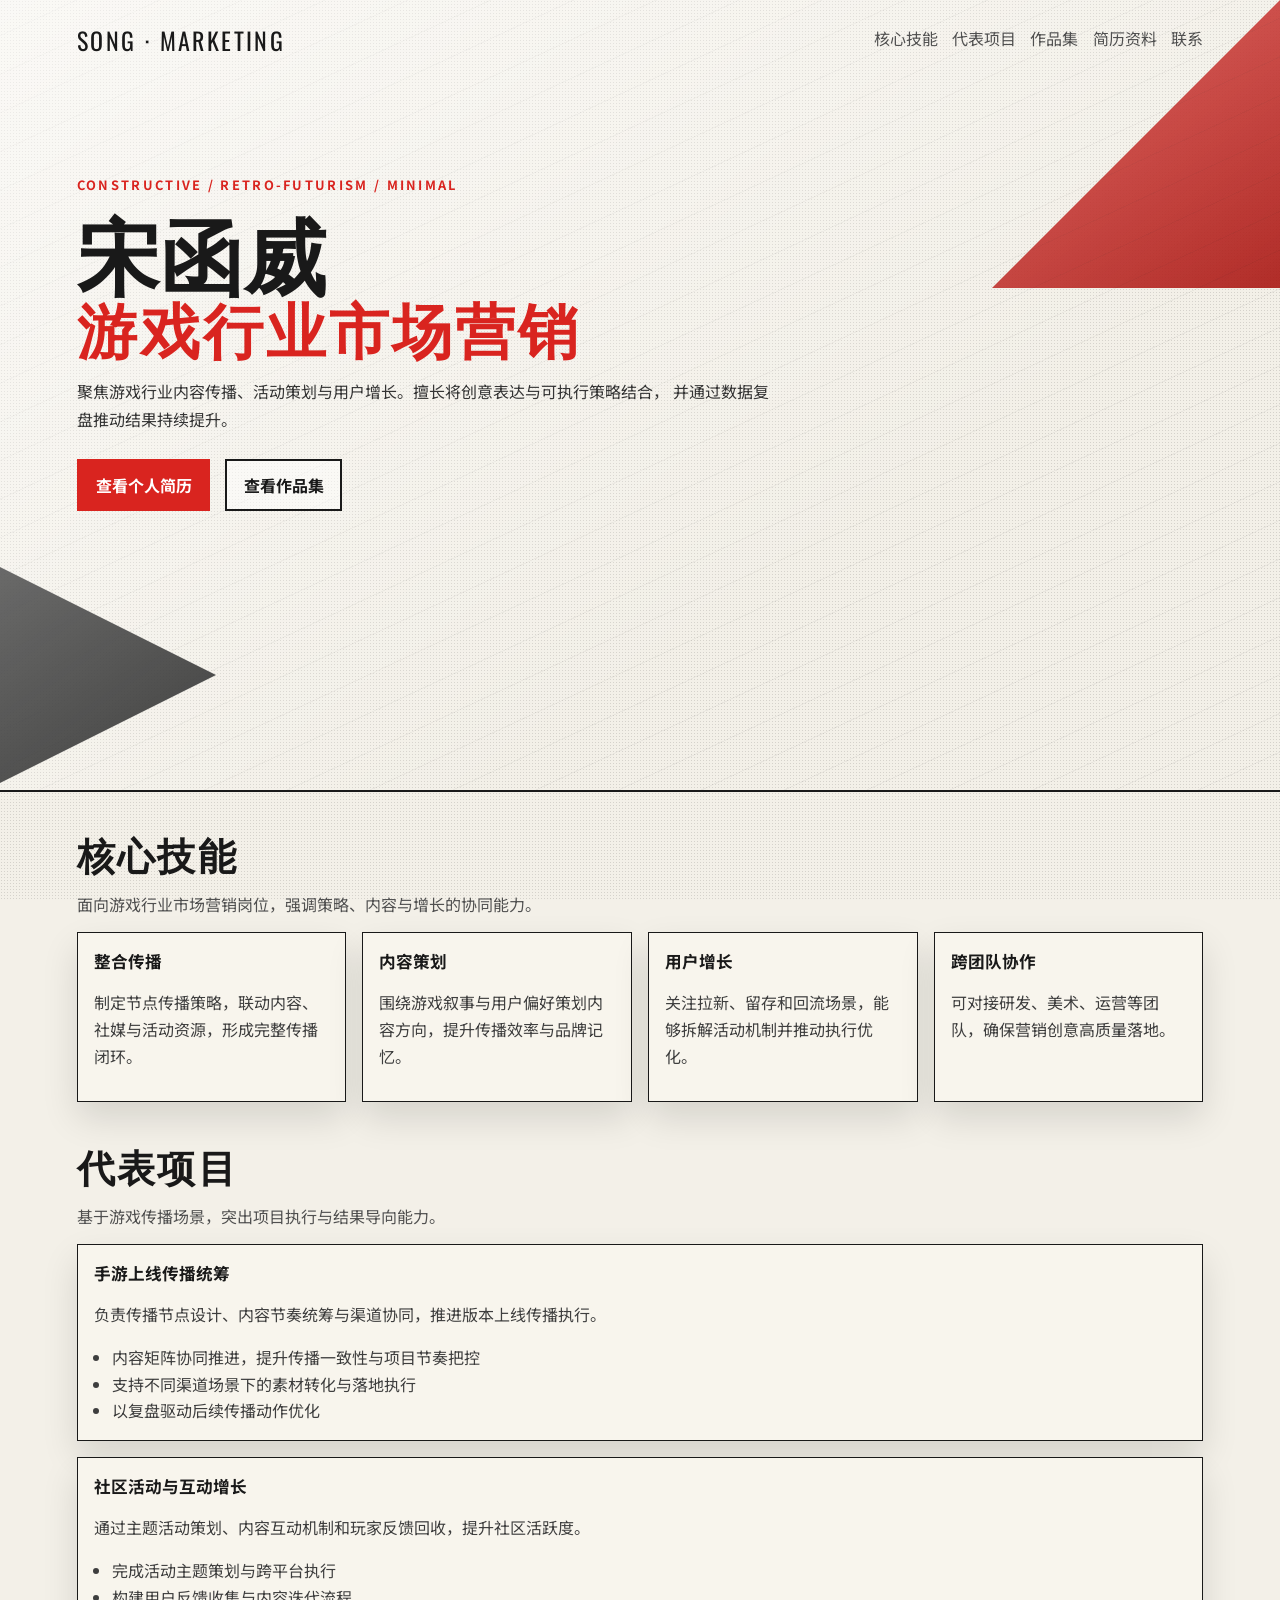
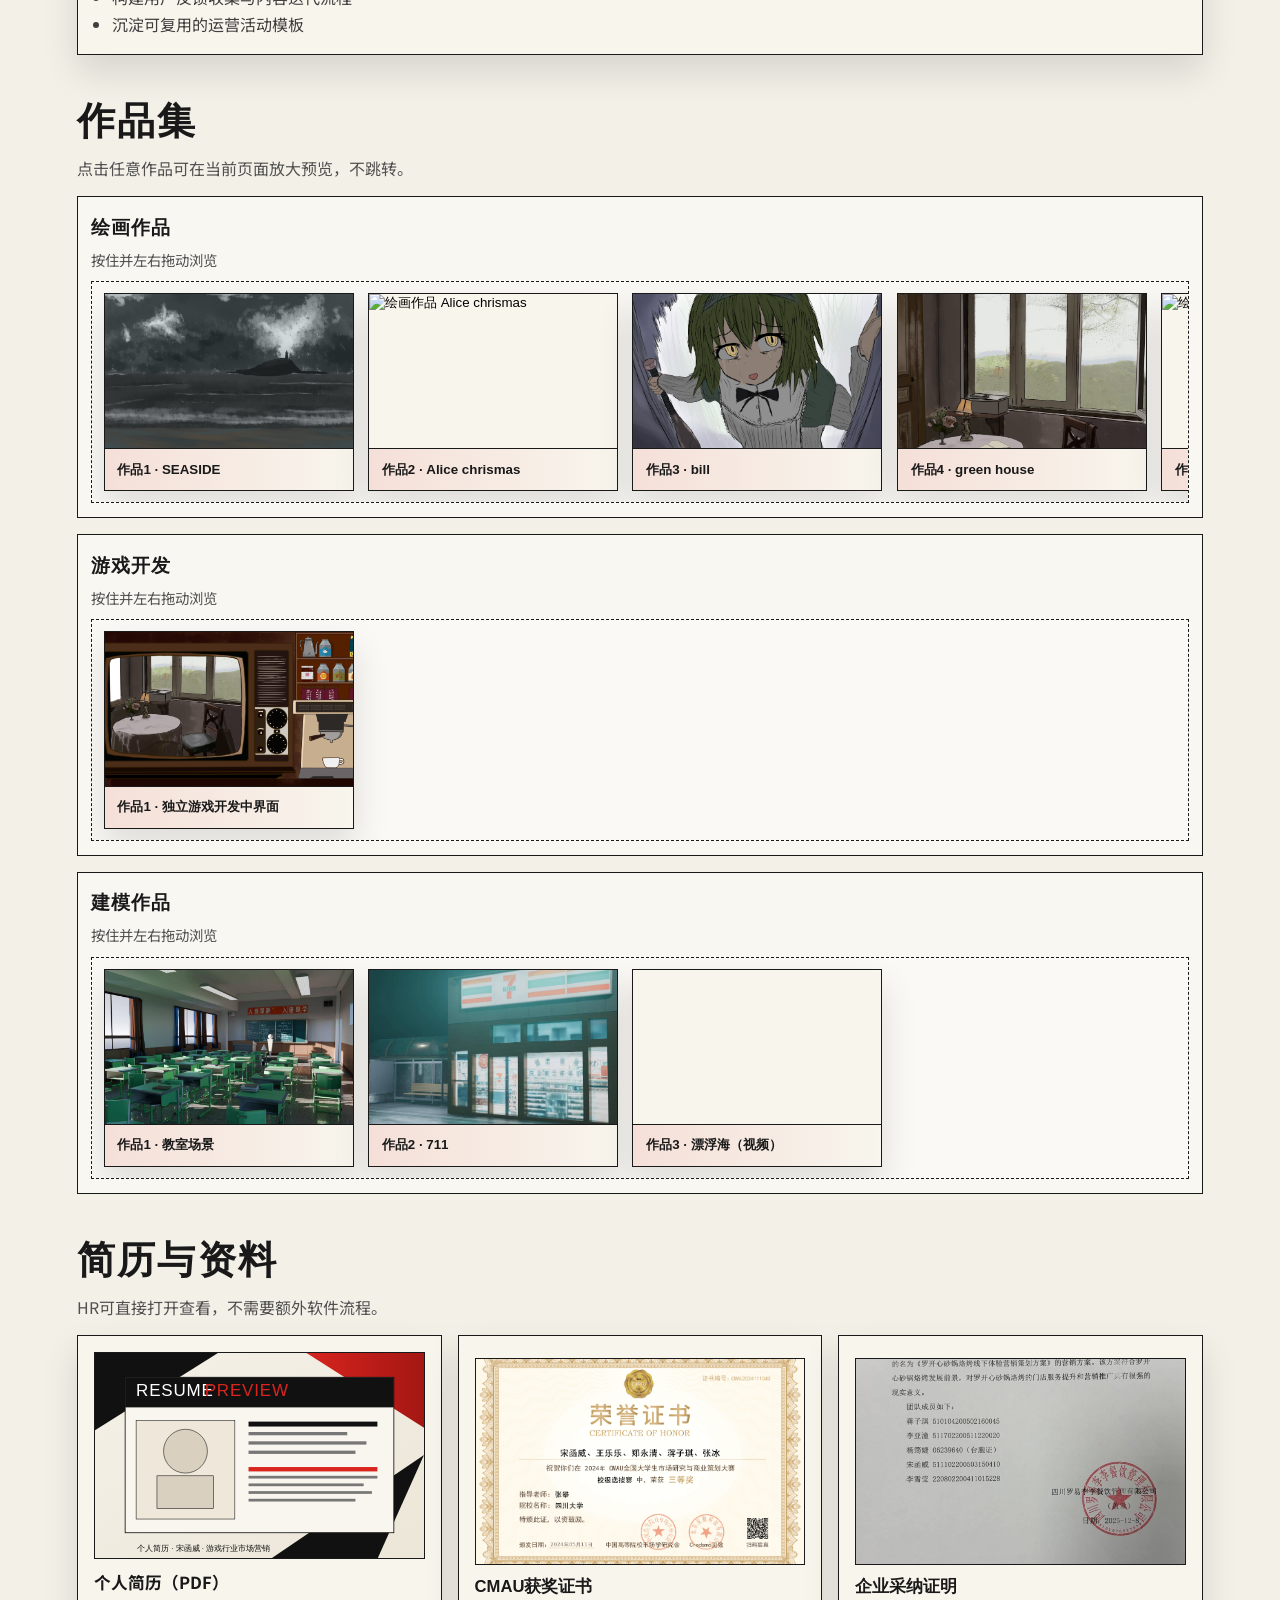
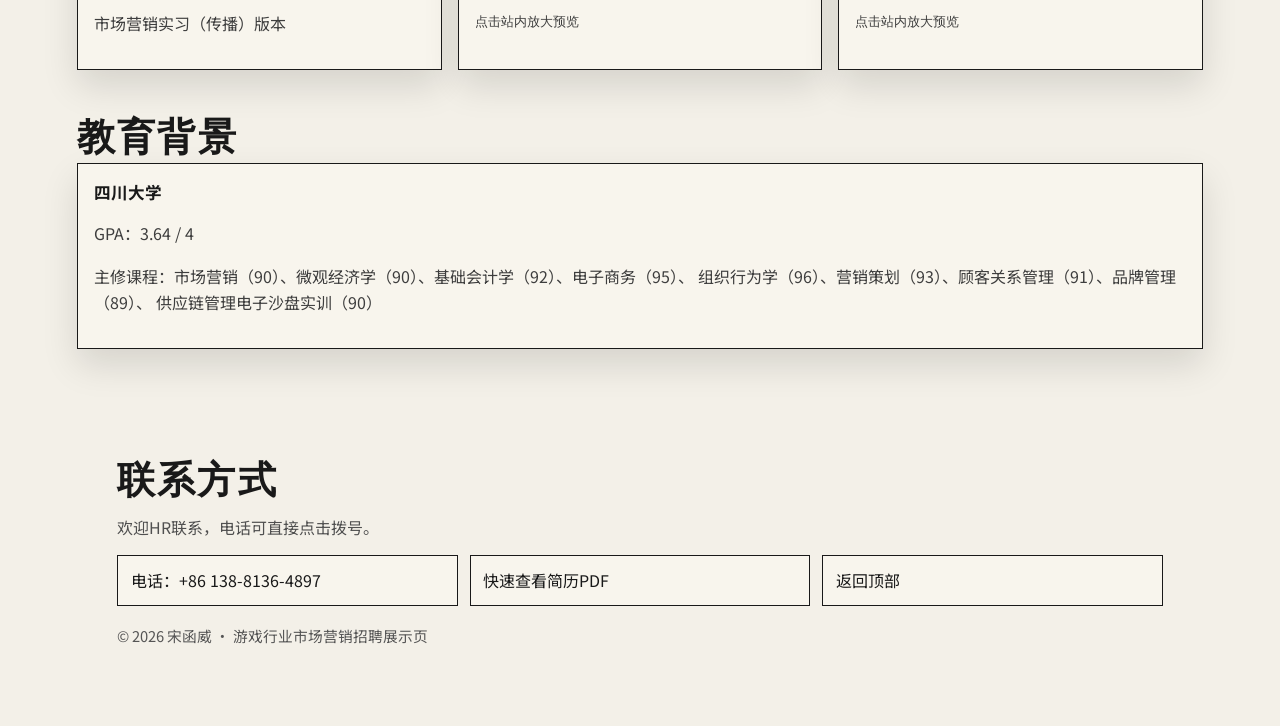
==== index.html @ 72860f00 "Initial portfolio site" ====
<!doctype html>
<html lang="zh-CN">
  <head>
    <meta charset="UTF-8" />
    <meta name="viewport" content="width=device-width, initial-scale=1.0" />
    <title>宋函威 | 游戏行业市场营销招聘展示页</title>
    <meta
      name="description"
      content="宋函威-游戏行业市场营销岗位招聘展示页，包含简历、证书、作品集（绘画/建模/独立游戏）与联系方式。"
    />
    <meta property="og:title" content="宋函威 | 游戏行业市场营销招聘展示页" />
    <meta
      property="og:description"
      content="面向HR的一页式求职网站：快速查看简历、作品和项目能力。"
    />
    <meta property="og:type" content="website" />
    <meta property="og:locale" content="zh_CN" />
    <link rel="preconnect" href="https://fonts.googleapis.com" />
    <link rel="preconnect" href="https://fonts.gstatic.com" crossorigin />
    <link
      href="https://fonts.googleapis.com/css2?family=Oswald:wght@400;600&family=Noto+Sans+SC:wght@400;500;700&display=swap"
      rel="stylesheet"
    />
    <link rel="stylesheet" href="./styles.css" />
  </head>
  <body>
    <div class="grain"></div>
    <div class="geo geo-1"></div>
    <div class="geo geo-2"></div>

    <header class="hero" id="top">
      <nav class="top-nav">
        <a class="brand" href="#top">SONG · MARKETING</a>
        <div class="nav-links">
          <a href="#skills">核心技能</a>
          <a href="#projects">代表项目</a>
          <a href="#portfolio">作品集</a>
          <a href="#docs">简历资料</a>
          <a href="#contact">联系</a>
        </div>
      </nav>

      <section class="hero-content">
        <p class="hero-tag">CONSTRUCTIVE / RETRO-FUTURISM / MINIMAL</p>
        <h1>
          宋函威
          <span>游戏行业市场营销</span>
        </h1>
        <p class="hero-summary">
          聚焦游戏行业内容传播、活动策划与用户增长。擅长将创意表达与可执行策略结合，
          并通过数据复盘推动结果持续提升。
        </p>
        <div class="hero-actions">
          <a
            class="btn btn-primary"
            href="./资料/市场营销实习（传播）-宋函威-13881364897.pdf"
            target="_blank"
            rel="noopener noreferrer"
            >查看个人简历</a
          >
          <a class="btn btn-ghost" href="#portfolio">查看作品集</a>
        </div>
      </section>
    </header>

    <main>
      <section class="section" id="skills">
        <div class="section-title">
          <h2>核心技能</h2>
          <p>面向游戏行业市场营销岗位，强调策略、内容与增长的协同能力。</p>
        </div>
        <div class="card-grid skills-grid">
          <article class="card">
            <h3>整合传播</h3>
            <p>制定节点传播策略，联动内容、社媒与活动资源，形成完整传播闭环。</p>
          </article>
          <article class="card">
            <h3>内容策划</h3>
            <p>围绕游戏叙事与用户偏好策划内容方向，提升传播效率与品牌记忆。</p>
          </article>
          <article class="card">
            <h3>用户增长</h3>
            <p>关注拉新、留存和回流场景，能够拆解活动机制并推动执行优化。</p>
          </article>
          <article class="card">
            <h3>跨团队协作</h3>
            <p>可对接研发、美术、运营等团队，确保营销创意高质量落地。</p>
          </article>
        </div>
      </section>

      <section class="section" id="projects">
        <div class="section-title">
          <h2>代表项目</h2>
          <p>基于游戏传播场景，突出项目执行与结果导向能力。</p>
        </div>
        <article class="project-card">
          <div>
            <h3>手游上线传播统筹</h3>
            <p>负责传播节点设计、内容节奏统筹与渠道协同，推进版本上线传播执行。</p>
          </div>
          <ul>
            <li>内容矩阵协同推进，提升传播一致性与项目节奏把控</li>
            <li>支持不同渠道场景下的素材转化与落地执行</li>
            <li>以复盘驱动后续传播动作优化</li>
          </ul>
        </article>
        <article class="project-card">
          <div>
            <h3>社区活动与互动增长</h3>
            <p>通过主题活动策划、内容互动机制和玩家反馈回收，提升社区活跃度。</p>
          </div>
          <ul>
            <li>完成活动主题策划与跨平台执行</li>
            <li>构建用户反馈收集与内容迭代流程</li>
            <li>沉淀可复用的运营活动模板</li>
          </ul>
        </article>
      </section>

      <section class="section" id="portfolio">
        <div class="section-title">
          <h2>作品集</h2>
          <p>点击任意作品可在当前页面放大预览，不跳转。</p>
        </div>

        <div class="portfolio-list">
          <article class="portfolio-row">
            <h3 class="portfolio-row-title">绘画作品</h3>
            <p class="portfolio-hint">按住并左右拖动浏览</p>
            <div class="portfolio-row-track drag-scroll-row" aria-label="绘画作品横向滑动区域">
              <button class="portfolio-item" data-type="image" data-src="./作品集/绘画/SEASIDE.png" data-title="绘画作品：SEASIDE">
                <img src="./作品集/绘画/SEASIDE.png" alt="绘画作品 SEASIDE" />
                <span>作品1 · SEASIDE</span>
              </button>
              <button class="portfolio-item" data-type="image" data-src="./作品集/绘画/Alice chrismas25.12.21.png" data-title="绘画作品：Alice chrismas">
                <img src="./作品集/绘画/Alice chrismas25.12.21.png" alt="绘画作品 Alice chrismas" />
                <span>作品2 · Alice chrismas</span>
              </button>
              <button class="portfolio-item" data-type="image" data-src="./作品集/绘画/bill26.1.16.png" data-title="绘画作品：bill">
                <img src="./作品集/绘画/bill26.1.16.png" alt="绘画作品 bill" />
                <span>作品3 · bill</span>
              </button>
              <button class="portfolio-item" data-type="image" data-src="./作品集/绘画/green house.png" data-title="绘画作品：green house">
                <img src="./作品集/绘画/green house.png" alt="绘画作品 green house" />
                <span>作品4 · green house</span>
              </button>
              <button class="portfolio-item" data-type="image" data-src="./作品集/绘画/noden takov.png" data-title="绘画作品：noden takov">
                <img src="./作品集/绘画/noden takov.png" alt="绘画作品 noden takov" />
                <span>作品5 · noden takov</span>
              </button>
              <button class="portfolio-item" data-type="image" data-src="./作品集/绘画/seberia.png" data-title="绘画作品：seberia">
                <img src="./作品集/绘画/seberia.png" alt="绘画作品 seberia" />
                <span>作品6 · seberia</span>
              </button>
              <button class="portfolio-item" data-type="image" data-src="./作品集/绘画/sunnyfieldwith redhood26.1.16.png" data-title="绘画作品：sunnyfield with redhood">
                <img src="./作品集/绘画/sunnyfieldwith redhood26.1.16.png" alt="绘画作品 sunnyfield with redhood" />
                <span>作品7 · sunnyfield with redhood</span>
              </button>
              <button class="portfolio-item" data-type="image" data-src="./作品集/绘画/古城2.png" data-title="绘画作品：古城2">
                <img src="./作品集/绘画/古城2.png" alt="绘画作品 古城2" />
                <span>作品8 · 古城2</span>
              </button>
              <button class="portfolio-item" data-type="image" data-src="./作品集/绘画/普利凯特（f）26.1.2.png" data-title="绘画作品：普利凯特（f）">
                <img src="./作品集/绘画/普利凯特（f）26.1.2.png" alt="绘画作品 普利凯特（f）" />
                <span>作品9 · 普利凯特（f）</span>
              </button>
            </div>
          </article>

          <article class="portfolio-row">
            <h3 class="portfolio-row-title">游戏开发</h3>
            <p class="portfolio-hint">按住并左右拖动浏览</p>
            <div class="portfolio-row-track drag-scroll-row" aria-label="游戏开发横向滑动区域">
              <button class="portfolio-item" data-type="image" data-src="./作品集/独立游戏-开发中界面.png" data-title="独立游戏开发中界面">
                <img src="./作品集/独立游戏-开发中界面.png" alt="独立游戏开发中界面" />
                <span>作品1 · 独立游戏开发中界面</span>
              </button>
            </div>
          </article>

          <article class="portfolio-row">
            <h3 class="portfolio-row-title">建模作品</h3>
            <p class="portfolio-hint">按住并左右拖动浏览</p>
            <div class="portfolio-row-track drag-scroll-row" aria-label="建模作品横向滑动区域">
              <button class="portfolio-item" data-type="image" data-src="./作品集/blender建模/教室.jpg" data-title="建模作品：教室场景">
                <img src="./作品集/blender建模/教室.jpg" alt="建模作品 教室场景" />
                <span>作品1 · 教室场景</span>
              </button>
              <button class="portfolio-item" data-type="image" data-src="./作品集/blender建模/711.jpg" data-title="建模作品：711">
                <img src="./作品集/blender建模/711.jpg" alt="建模作品 711" />
                <span>作品2 · 711</span>
              </button>
              <button class="portfolio-item" data-type="video" data-src="./作品集/blender建模/漂浮海.mp4" data-title="建模视频：漂浮海">
                <video src="./作品集/blender建模/漂浮海.mp4" muted playsinline preload="metadata"></video>
                <span>作品3 · 漂浮海（视频）</span>
              </button>
            </div>
          </article>
        </div>
      </section>

      <section class="section" id="docs">
        <div class="section-title">
          <h2>简历与资料</h2>
          <p>HR可直接打开查看，不需要额外软件流程。</p>
        </div>
        <div class="card-grid docs-grid">
          <a
            class="doc-card"
            href="./资料/市场营销实习（传播）-宋函威-13881364897.pdf"
            target="_blank"
            rel="noopener noreferrer"
          >
            <img src="./resume-thumbnail.svg" alt="个人简历缩略图" />
            <h3>个人简历（PDF）</h3>
            <p>市场营销实习（传播）版本</p>
          </a>
          <button
            class="doc-card doc-preview"
            data-type="image"
            data-src="./资料/CMAU获奖证书.png"
            data-title="CMAU获奖证书"
            type="button"
          >
            <img src="./资料/CMAU获奖证书.png" alt="CMAU获奖证书预览图" />
            <h3>CMAU获奖证书</h3>
            <p>点击站内放大预览</p>
          </button>
          <button
            class="doc-card doc-preview"
            data-type="image"
            data-src="./资料/企业采纳证明.jpg"
            data-title="企业采纳证明"
            type="button"
          >
            <img src="./资料/企业采纳证明.jpg" alt="企业采纳证明预览图" />
            <h3>企业采纳证明</h3>
            <p>点击站内放大预览</p>
          </button>
        </div>
      </section>

      <section class="section" id="education">
        <div class="section-title">
          <h2>教育背景</h2>
        </div>
        <div class="card">
          <h3>四川大学</h3>
          <p>GPA：3.64 / 4</p>
          <p>
            主修课程：市场营销（90）、微观经济学（90）、基础会计学（92）、电子商务（95）、
            组织行为学（96）、营销策划（93）、顾客关系管理（91）、品牌管理（89）、
            供应链管理电子沙盘实训（90）
          </p>
        </div>
      </section>
    </main>

    <footer class="section contact" id="contact">
      <div class="section-title">
        <h2>联系方式</h2>
        <p>欢迎HR联系，电话可直接点击拨号。</p>
      </div>
      <div class="contact-grid">
        <a href="tel:+8613881364897">电话：+86 138-8136-4897</a>
        <a
          href="./资料/市场营销实习（传播）-宋函威-13881364897.pdf"
          target="_blank"
          rel="noopener noreferrer"
          >快速查看简历PDF</a
        >
        <a href="#top">返回顶部</a>
      </div>
      <p class="foot-note">© 2026 宋函威 · 游戏行业市场营销招聘展示页</p>
    </footer>

    <div class="lightbox" id="lightbox" aria-hidden="true">
      <button class="lightbox-close" id="lightboxClose" aria-label="关闭预览">×</button>
      <div class="lightbox-content" id="lightboxContent"></div>
      <p class="lightbox-caption" id="lightboxCaption"></p>
    </div>

    <script>
      (function () {
        const items = document.querySelectorAll("[data-type][data-src]");
        const lightbox = document.getElementById("lightbox");
        const content = document.getElementById("lightboxContent");
        const caption = document.getElementById("lightboxCaption");
        const closeBtn = document.getElementById("lightboxClose");
        const dragRows = document.querySelectorAll(".drag-scroll-row");
        let lastDragAt = 0;

        function openLightbox(type, src, title) {
          content.innerHTML = "";
          let el;
          if (type === "video") {
            el = document.createElement("video");
            el.src = src;
            el.controls = true;
            el.autoplay = true;
            el.playsInline = true;
          } else {
            el = document.createElement("img");
            el.src = src;
            el.alt = title || "作品预览";
          }
          content.appendChild(el);
          caption.textContent = title || "";
          lightbox.classList.add("show");
          lightbox.setAttribute("aria-hidden", "false");
          document.body.style.overflow = "hidden";
        }

        function closeLightbox() {
          lightbox.classList.remove("show");
          lightbox.setAttribute("aria-hidden", "true");
          content.innerHTML = "";
          document.body.style.overflow = "";
        }

        items.forEach((item) => {
          item.addEventListener("click", () => {
            if (item.closest(".drag-scroll-row") && Date.now() - lastDragAt < 220) {
              return;
            }
            openLightbox(item.dataset.type, item.dataset.src, item.dataset.title);
          });
        });

        dragRows.forEach((dragScroll) => {
          let isDragging = false;
          let moved = false;
          let startX = 0;
          let startScrollLeft = 0;

          dragScroll.addEventListener("dragstart", (e) => e.preventDefault());
          dragScroll.querySelectorAll("img, video").forEach((media) => {
            media.setAttribute("draggable", "false");
          });

          dragScroll.addEventListener("mousedown", (e) => {
            if (e.button !== 0) return;
            isDragging = true;
            moved = false;
            startX = e.clientX;
            startScrollLeft = dragScroll.scrollLeft;
            dragScroll.classList.add("dragging");
          });

          window.addEventListener("mousemove", (e) => {
            if (!isDragging) return;
            const walk = e.clientX - startX;
            if (Math.abs(walk) > 4) moved = true;
            dragScroll.scrollLeft = startScrollLeft - walk;
            e.preventDefault();
          });

          function endMouseDrag() {
            if (!isDragging) return;
            isDragging = false;
            dragScroll.classList.remove("dragging");
            if (moved) lastDragAt = Date.now();
          }

          window.addEventListener("mouseup", endMouseDrag);

          dragScroll.addEventListener(
            "touchstart",
            (e) => {
              const touch = e.touches[0];
              isDragging = true;
              moved = false;
              startX = touch.clientX;
              startScrollLeft = dragScroll.scrollLeft;
              dragScroll.classList.add("dragging");
            },
            { passive: true }
          );

          dragScroll.addEventListener(
            "touchmove",
            (e) => {
              if (!isDragging) return;
              const touch = e.touches[0];
              const walk = touch.clientX - startX;
              if (Math.abs(walk) > 4) moved = true;
              dragScroll.scrollLeft = startScrollLeft - walk;
            },
            { passive: true }
          );

          function endTouchDrag() {
            if (!isDragging) return;
            isDragging = false;
            dragScroll.classList.remove("dragging");
            if (moved) lastDragAt = Date.now();
          }

          dragScroll.addEventListener("touchend", endTouchDrag);
          dragScroll.addEventListener("touchcancel", endTouchDrag);
        });

        closeBtn.addEventListener("click", closeLightbox);
        lightbox.addEventListener("click", (e) => {
          if (e.target === lightbox) closeLightbox();
        });
        document.addEventListener("keydown", (e) => {
          if (e.key === "Escape" && lightbox.classList.contains("show")) closeLightbox();
        });
      })();
    </script>
  </body>
</html>
---- styles.css ----
:root {
  --bg: #f3f0e8;
  --panel: #f8f5ed;
  --ink: #191919;
  --muted: #505050;
  --line: #d2cdc0;
  --red: #d9241f;
  --dark-red: #a41713;
  --black: #111111;
  --white: #ffffff;
  --shadow: 0 16px 34px rgba(0, 0, 0, 0.12);
}

* {
  box-sizing: border-box;
}

html,
body {
  margin: 0;
  padding: 0;
  color: var(--ink);
  background: var(--bg);
  font-family: "Noto Sans SC", sans-serif;
  scroll-behavior: smooth;
  overflow-x: hidden;
}

.grain {
  position: fixed;
  inset: 0;
  z-index: 0;
  pointer-events: none;
  opacity: 0.12;
  background-image: radial-gradient(#000000 0.4px, transparent 0.4px);
  background-size: 3px 3px;
}

.geo {
  position: fixed;
  z-index: 0;
  pointer-events: none;
}

.geo-1 {
  width: 44vmin;
  height: 44vmin;
  top: -12vmin;
  right: -12vmin;
  background: linear-gradient(145deg, var(--red), var(--dark-red));
  clip-path: polygon(100% 0, 0 100%, 100% 100%);
  opacity: 0.9;
}

.geo-2 {
  width: 34vmin;
  height: 34vmin;
  left: -10vmin;
  bottom: 8vmin;
  background: var(--black);
  clip-path: polygon(0 0, 100% 50%, 0 100%);
  opacity: 0.9;
}

.hero,
main,
footer {
  position: relative;
  z-index: 2;
}

.hero {
  min-height: 88vh;
  padding: 1.4rem 6vw 3rem;
  border-bottom: 2px solid var(--ink);
  background:
    linear-gradient(145deg, rgba(255, 255, 255, 0.6) 0%, rgba(255, 255, 255, 0) 70%),
    repeating-linear-gradient(
      -25deg,
      transparent 0 34px,
      rgba(17, 17, 17, 0.045) 34px 35px
    );
}

.top-nav {
  display: flex;
  justify-content: space-between;
  align-items: center;
  gap: 1rem;
  flex-wrap: wrap;
}

.brand {
  text-decoration: none;
  color: var(--ink);
  font-family: "Oswald", sans-serif;
  letter-spacing: 0.1em;
  font-size: 1.5rem;
}

.nav-links {
  display: flex;
  gap: 0.9rem;
  flex-wrap: wrap;
}

.nav-links a {
  text-decoration: none;
  color: var(--muted);
  padding-bottom: 2px;
  border-bottom: 2px solid transparent;
  transition: 0.2s ease;
}

.nav-links a:hover {
  color: var(--ink);
  border-color: var(--red);
}

.hero-content {
  max-width: 860px;
  margin-top: 13vh;
}

.hero-tag {
  margin: 0 0 0.8rem;
  color: var(--red);
  font-size: 0.8rem;
  font-weight: 700;
  letter-spacing: 0.18em;
}

h1 {
  margin: 0;
  line-height: 1.05;
  font-family: "Oswald", sans-serif;
  text-transform: uppercase;
  font-size: clamp(2.2rem, 7vw, 5.2rem);
}

h1 span {
  display: block;
  color: var(--red);
  font-size: 0.72em;
  letter-spacing: 0.05em;
}

.hero-summary {
  max-width: 700px;
  margin: 1.25rem 0 0;
  line-height: 1.75;
  color: #343434;
}

.hero-actions {
  margin-top: 1.6rem;
  display: flex;
  gap: 0.9rem;
  flex-wrap: wrap;
}

.btn {
  text-decoration: none;
  padding: 0.75rem 1.05rem;
  border-radius: 0;
  border: 2px solid var(--ink);
  font-weight: 700;
  transition: transform 0.16s ease, background 0.2s ease, color 0.2s ease;
}

.btn:hover {
  transform: translate(-3px, -3px);
}

.btn-primary {
  background: var(--red);
  color: var(--white);
  border-color: var(--red);
}

.btn-ghost {
  color: var(--ink);
  background: rgba(255, 255, 255, 0.45);
}

main,
.contact {
  padding: 2rem 6vw;
}

.section {
  max-width: 1200px;
  margin: 0 auto 2.1rem;
  min-width: 0;
}

.section-title h2 {
  margin: 0;
  font-family: "Oswald", sans-serif;
  text-transform: uppercase;
  letter-spacing: 0.06em;
  font-size: clamp(1.4rem, 4.2vw, 2.4rem);
}

.section-title p {
  margin-top: 0.55rem;
  color: var(--muted);
}

.card-grid {
  margin-top: 1rem;
  display: grid;
  gap: 1rem;
}

.skills-grid,
.docs-grid {
  grid-template-columns: repeat(auto-fit, minmax(220px, 1fr));
}

.card,
.project-card,
.media-card,
.doc-card {
  border: 1px solid var(--ink);
  background: var(--panel);
  box-shadow: var(--shadow);
}

.card,
.project-card {
  padding: 1rem;
}

.card h3,
.project-card h3,
.media-card h3,
.doc-card h3 {
  margin: 0;
  font-size: 1.04rem;
}

.card p,
.project-card p,
.project-card li,
.doc-card p {
  color: #3e3e3e;
  line-height: 1.68;
}

.project-card {
  margin-top: 1rem;
}

.project-card ul {
  margin: 0.7rem 0 0 1.15rem;
  padding: 0;
}

.portfolio-list {
  margin-top: 1rem;
  display: grid;
  gap: 1rem;
  width: 100%;
  min-width: 0;
}

.portfolio-row {
  border: 1px solid var(--ink);
  background: rgba(255, 255, 255, 0.45);
  padding: 0.85rem;
  width: 100%;
  min-width: 0;
  overflow: hidden;
}

.portfolio-row-title {
  margin: 0 0 0.7rem;
  font-family: "Oswald", sans-serif;
  letter-spacing: 0.05em;
  text-transform: uppercase;
  font-size: 1.2rem;
}

.portfolio-hint {
  margin: -0.2rem 0 0.7rem;
  color: var(--muted);
  font-size: 0.9rem;
}

.portfolio-row-track {
  display: flex;
  gap: 0.9rem;
  overflow-x: auto;
  overflow-y: hidden;
  cursor: grab;
  touch-action: pan-x;
  border: 1px dashed var(--ink);
  padding: 0.7rem;
  background: rgba(255, 255, 255, 0.26);
  scrollbar-width: thin;
  scrollbar-color: var(--ink) transparent;
  width: 100%;
  max-width: 100%;
  min-width: 0;
}

.portfolio-row-track.dragging {
  cursor: grabbing;
  user-select: none;
}

.portfolio-row-track::-webkit-scrollbar {
  height: 8px;
}

.portfolio-row-track::-webkit-scrollbar-thumb {
  background: var(--ink);
}

.portfolio-item {
  width: 250px;
  min-width: 250px;
  border: 1px solid var(--ink);
  background: var(--panel);
  box-shadow: var(--shadow);
  padding: 0;
  cursor: pointer;
  text-align: left;
  transition: transform 0.2s ease, border-color 0.2s ease;
}

.portfolio-item:hover {
  transform: translate(-3px, -3px);
  border-color: var(--red);
}

.portfolio-item img,
.portfolio-item video {
  width: 100%;
  aspect-ratio: 16 / 10;
  object-fit: cover;
  display: block;
  border-bottom: 1px solid var(--ink);
  -webkit-user-drag: none;
  user-select: none;
}

.portfolio-item span {
  display: block;
  padding: 0.72rem 0.8rem;
  font-weight: 600;
  color: var(--ink);
  background: linear-gradient(90deg, rgba(217, 36, 31, 0.1), rgba(17, 17, 17, 0));
}

@media (max-width: 760px) {
  .portfolio-item {
    width: min(74vw, 250px);
    min-width: min(74vw, 250px);
  }
}

.doc-card {
  text-decoration: none;
  color: var(--ink);
  padding: 1rem;
  transition: 0.2s ease;
}

.doc-card img {
  width: 100%;
  aspect-ratio: 16 / 10;
  object-fit: cover;
  display: block;
  border: 1px solid var(--ink);
  margin-bottom: 0.72rem;
}

.doc-preview {
  text-align: left;
  cursor: pointer;
}

.doc-card:hover {
  transform: translate(-2px, -2px);
  border-color: var(--red);
}

.contact-grid {
  margin-top: 1rem;
  display: grid;
  grid-template-columns: repeat(auto-fit, minmax(240px, 1fr));
  gap: 0.75rem;
}

.contact-grid a {
  text-decoration: none;
  color: var(--ink);
  border: 1px solid var(--ink);
  background: var(--panel);
  padding: 0.8rem;
}

.foot-note {
  margin-top: 1.15rem;
  color: #555;
  font-size: 0.92rem;
}

.lightbox {
  position: fixed;
  inset: 0;
  background: rgba(0, 0, 0, 0.86);
  z-index: 10;
  display: none;
  align-items: center;
  justify-content: center;
  flex-direction: column;
  padding: 4vh 3vw;
}

.lightbox.show {
  display: flex;
}

.lightbox-close {
  position: absolute;
  top: 1rem;
  right: 1rem;
  border: 1px solid #fff;
  background: transparent;
  color: #fff;
  font-size: 1.6rem;
  width: 2.2rem;
  height: 2.2rem;
  cursor: pointer;
}

.lightbox-content {
  width: min(1200px, 94vw);
  max-height: 78vh;
  display: flex;
  align-items: center;
  justify-content: center;
}

.lightbox-content img,
.lightbox-content video {
  max-width: 100%;
  max-height: 78vh;
  border: 2px solid #fff;
  display: block;
}

.lightbox-caption {
  margin-top: 0.8rem;
  color: #fff;
  font-weight: 500;
}

@media (max-width: 760px) {
  .hero-content {
    margin-top: 8vh;
  }

  .geo-1,
  .geo-2 {
    opacity: 0.35;
  }
}
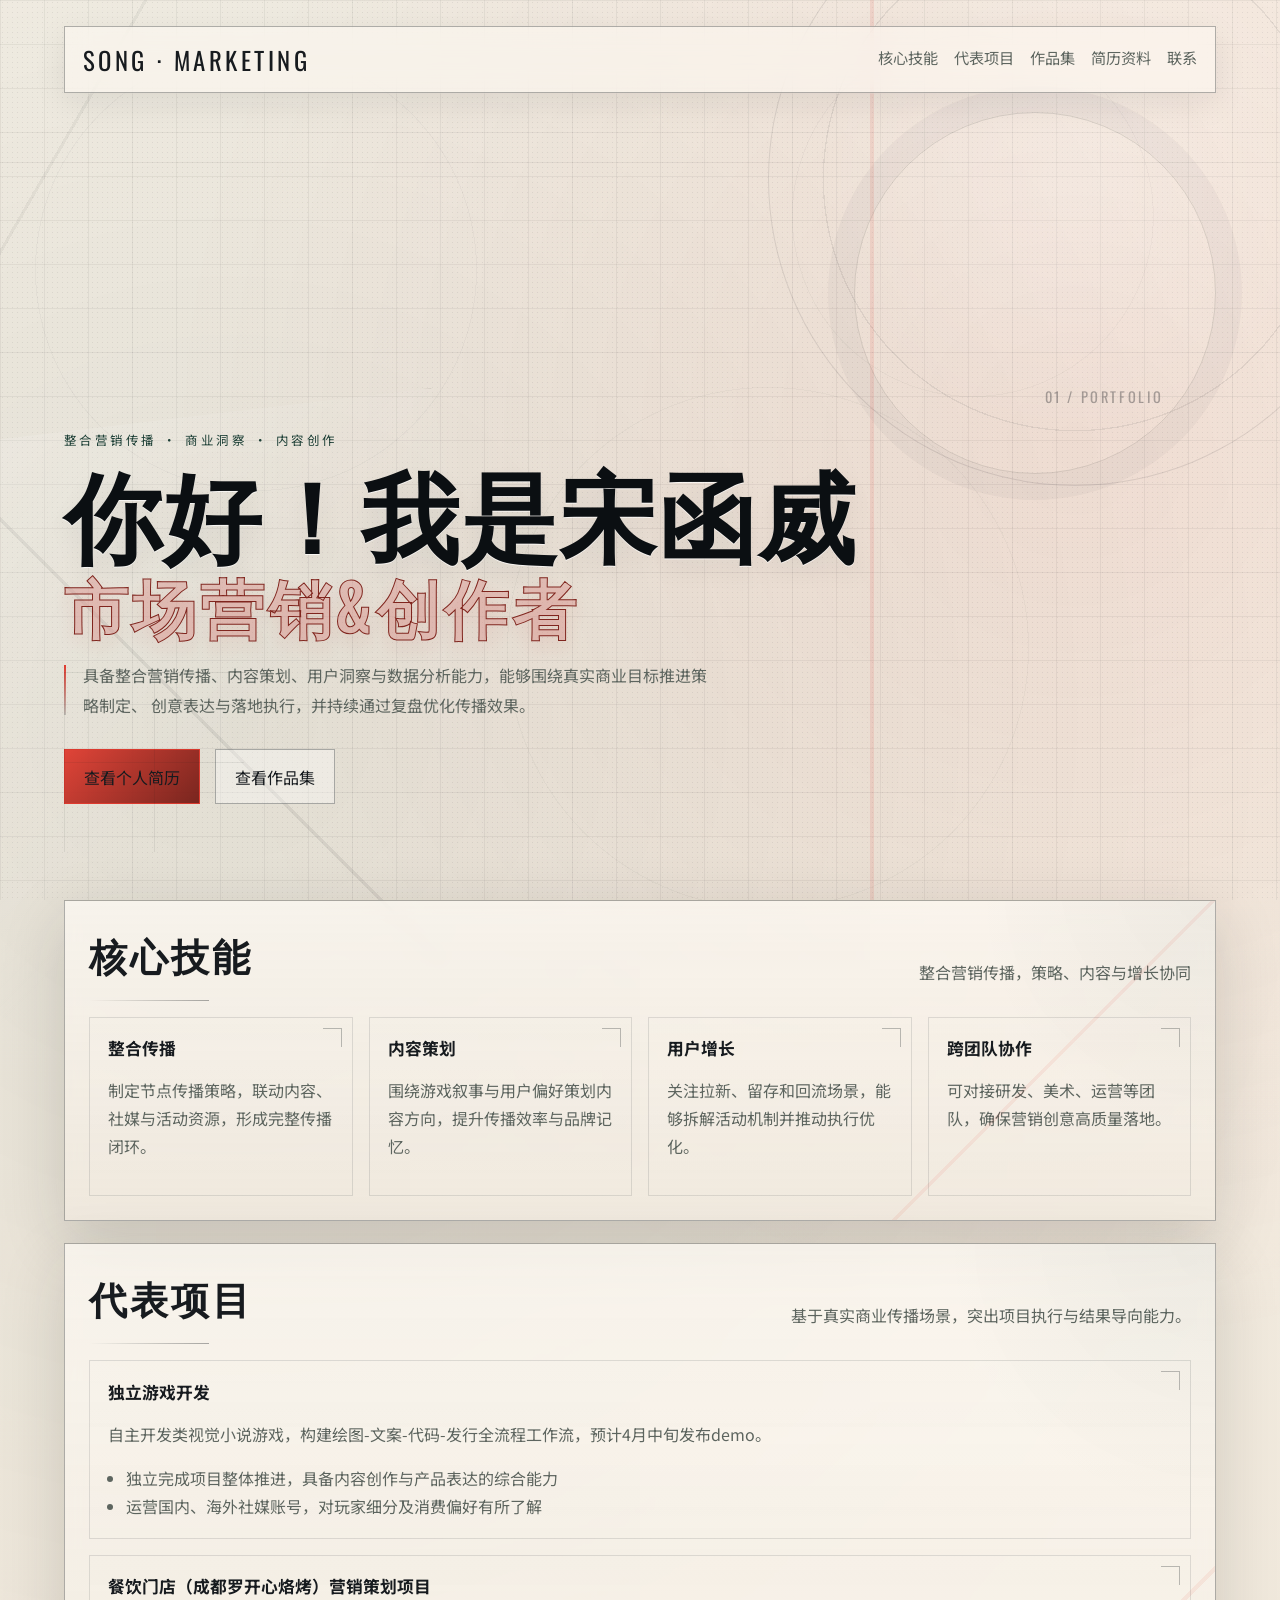
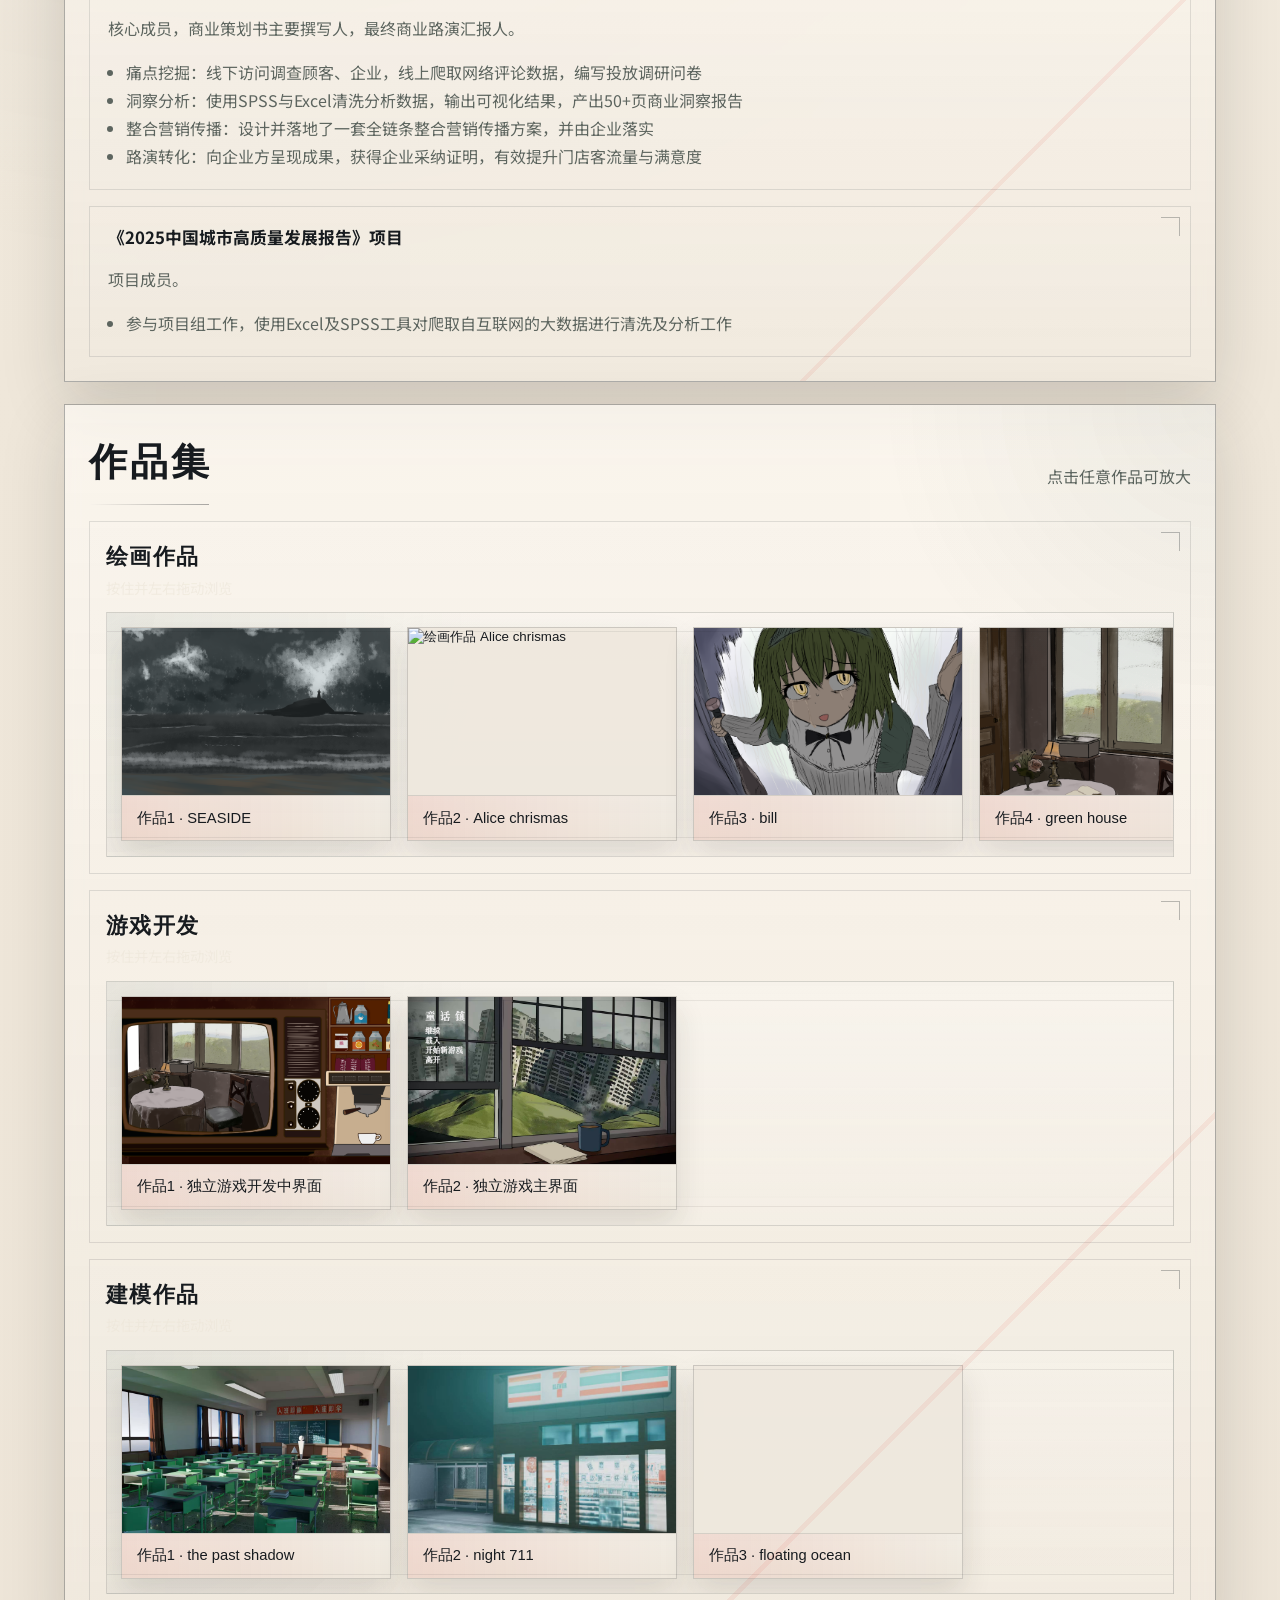
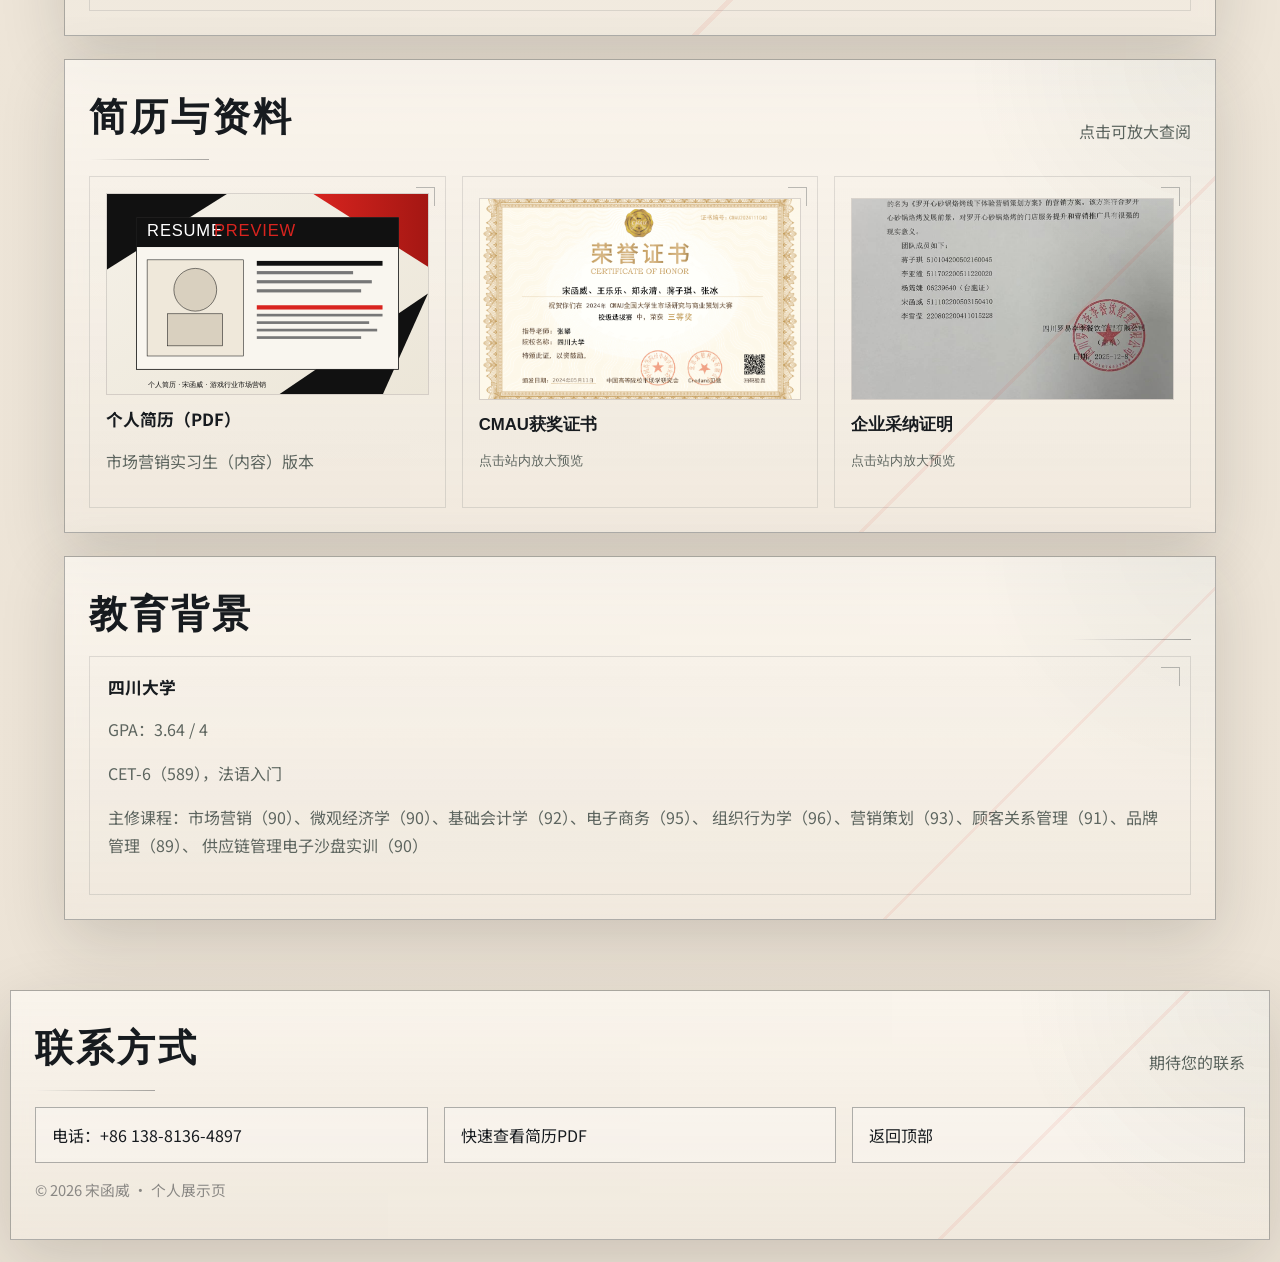
==== commit 77f3e489: "Make V3 the public homepage" ====
--- a/index.html
+++ b/index.html
@@ -2,413 +2,18 @@
 <html lang="zh-CN">
   <head>
     <meta charset="UTF-8" />
+    <meta http-equiv="refresh" content="0; url=./index-v3.html" />
     <meta name="viewport" content="width=device-width, initial-scale=1.0" />
-    <title>宋函威 | 游戏行业市场营销招聘展示页</title>
-    <meta
-      name="description"
-      content="宋函威-游戏行业市场营销岗位招聘展示页，包含简历、证书、作品集（绘画/建模/独立游戏）与联系方式。"
-    />
-    <meta property="og:title" content="宋函威 | 游戏行业市场营销招聘展示页" />
-    <meta
-      property="og:description"
-      content="面向HR的一页式求职网站：快速查看简历、作品和项目能力。"
-    />
-    <meta property="og:type" content="website" />
-    <meta property="og:locale" content="zh_CN" />
-    <link rel="preconnect" href="https://fonts.googleapis.com" />
-    <link rel="preconnect" href="https://fonts.gstatic.com" crossorigin />
-    <link
-      href="https://fonts.googleapis.com/css2?family=Oswald:wght@400;600&family=Noto+Sans+SC:wght@400;500;700&display=swap"
-      rel="stylesheet"
-    />
-    <link rel="stylesheet" href="./styles.css" />
+    <title>Redirecting to Final Portfolio</title>
+    <link rel="canonical" href="./index-v3.html" />
+    <script>
+      window.location.replace("./index-v3.html");
+    </script>
   </head>
   <body>
-    <div class="grain"></div>
-    <div class="geo geo-1"></div>
-    <div class="geo geo-2"></div>
-
-    <header class="hero" id="top">
-      <nav class="top-nav">
-        <a class="brand" href="#top">SONG · MARKETING</a>
-        <div class="nav-links">
-          <a href="#skills">核心技能</a>
-          <a href="#projects">代表项目</a>
-          <a href="#portfolio">作品集</a>
-          <a href="#docs">简历资料</a>
-          <a href="#contact">联系</a>
-        </div>
-      </nav>
-
-      <section class="hero-content">
-        <p class="hero-tag">CONSTRUCTIVE / RETRO-FUTURISM / MINIMAL</p>
-        <h1>
-          宋函威
-          <span>游戏行业市场营销</span>
-        </h1>
-        <p class="hero-summary">
-          聚焦游戏行业内容传播、活动策划与用户增长。擅长将创意表达与可执行策略结合，
-          并通过数据复盘推动结果持续提升。
-        </p>
-        <div class="hero-actions">
-          <a
-            class="btn btn-primary"
-            href="./资料/市场营销实习（传播）-宋函威-13881364897.pdf"
-            target="_blank"
-            rel="noopener noreferrer"
-            >查看个人简历</a
-          >
-          <a class="btn btn-ghost" href="#portfolio">查看作品集</a>
-        </div>
-      </section>
-    </header>
-
-    <main>
-      <section class="section" id="skills">
-        <div class="section-title">
-          <h2>核心技能</h2>
-          <p>面向游戏行业市场营销岗位，强调策略、内容与增长的协同能力。</p>
-        </div>
-        <div class="card-grid skills-grid">
-          <article class="card">
-            <h3>整合传播</h3>
-            <p>制定节点传播策略，联动内容、社媒与活动资源，形成完整传播闭环。</p>
-          </article>
-          <article class="card">
-            <h3>内容策划</h3>
-            <p>围绕游戏叙事与用户偏好策划内容方向，提升传播效率与品牌记忆。</p>
-          </article>
-          <article class="card">
-            <h3>用户增长</h3>
-            <p>关注拉新、留存和回流场景，能够拆解活动机制并推动执行优化。</p>
-          </article>
-          <article class="card">
-            <h3>跨团队协作</h3>
-            <p>可对接研发、美术、运营等团队，确保营销创意高质量落地。</p>
-          </article>
-        </div>
-      </section>
-
-      <section class="section" id="projects">
-        <div class="section-title">
-          <h2>代表项目</h2>
-          <p>基于游戏传播场景，突出项目执行与结果导向能力。</p>
-        </div>
-        <article class="project-card">
-          <div>
-            <h3>手游上线传播统筹</h3>
-            <p>负责传播节点设计、内容节奏统筹与渠道协同，推进版本上线传播执行。</p>
-          </div>
-          <ul>
-            <li>内容矩阵协同推进，提升传播一致性与项目节奏把控</li>
-            <li>支持不同渠道场景下的素材转化与落地执行</li>
-            <li>以复盘驱动后续传播动作优化</li>
-          </ul>
-        </article>
-        <article class="project-card">
-          <div>
-            <h3>社区活动与互动增长</h3>
-            <p>通过主题活动策划、内容互动机制和玩家反馈回收，提升社区活跃度。</p>
-          </div>
-          <ul>
-            <li>完成活动主题策划与跨平台执行</li>
-            <li>构建用户反馈收集与内容迭代流程</li>
-            <li>沉淀可复用的运营活动模板</li>
-          </ul>
-        </article>
-      </section>
-
-      <section class="section" id="portfolio">
-        <div class="section-title">
-          <h2>作品集</h2>
-          <p>点击任意作品可在当前页面放大预览，不跳转。</p>
-        </div>
-
-        <div class="portfolio-list">
-          <article class="portfolio-row">
-            <h3 class="portfolio-row-title">绘画作品</h3>
-            <p class="portfolio-hint">按住并左右拖动浏览</p>
-            <div class="portfolio-row-track drag-scroll-row" aria-label="绘画作品横向滑动区域">
-              <button class="portfolio-item" data-type="image" data-src="./作品集/绘画/SEASIDE.png" data-title="绘画作品：SEASIDE">
-                <img src="./作品集/绘画/SEASIDE.png" alt="绘画作品 SEASIDE" />
-                <span>作品1 · SEASIDE</span>
-              </button>
-              <button class="portfolio-item" data-type="image" data-src="./作品集/绘画/Alice chrismas25.12.21.png" data-title="绘画作品：Alice chrismas">
-                <img src="./作品集/绘画/Alice chrismas25.12.21.png" alt="绘画作品 Alice chrismas" />
-                <span>作品2 · Alice chrismas</span>
-              </button>
-              <button class="portfolio-item" data-type="image" data-src="./作品集/绘画/bill26.1.16.png" data-title="绘画作品：bill">
-                <img src="./作品集/绘画/bill26.1.16.png" alt="绘画作品 bill" />
-                <span>作品3 · bill</span>
-              </button>
-              <button class="portfolio-item" data-type="image" data-src="./作品集/绘画/green house.png" data-title="绘画作品：green house">
-                <img src="./作品集/绘画/green house.png" alt="绘画作品 green house" />
-                <span>作品4 · green house</span>
-              </button>
-              <button class="portfolio-item" data-type="image" data-src="./作品集/绘画/noden takov.png" data-title="绘画作品：noden takov">
-                <img src="./作品集/绘画/noden takov.png" alt="绘画作品 noden takov" />
-                <span>作品5 · noden takov</span>
-              </button>
-              <button class="portfolio-item" data-type="image" data-src="./作品集/绘画/seberia.png" data-title="绘画作品：seberia">
-                <img src="./作品集/绘画/seberia.png" alt="绘画作品 seberia" />
-                <span>作品6 · seberia</span>
-              </button>
-              <button class="portfolio-item" data-type="image" data-src="./作品集/绘画/sunnyfieldwith redhood26.1.16.png" data-title="绘画作品：sunnyfield with redhood">
-                <img src="./作品集/绘画/sunnyfieldwith redhood26.1.16.png" alt="绘画作品 sunnyfield with redhood" />
-                <span>作品7 · sunnyfield with redhood</span>
-              </button>
-              <button class="portfolio-item" data-type="image" data-src="./作品集/绘画/古城2.png" data-title="绘画作品：古城2">
-                <img src="./作品集/绘画/古城2.png" alt="绘画作品 古城2" />
-                <span>作品8 · 古城2</span>
-              </button>
-              <button class="portfolio-item" data-type="image" data-src="./作品集/绘画/普利凯特（f）26.1.2.png" data-title="绘画作品：普利凯特（f）">
-                <img src="./作品集/绘画/普利凯特（f）26.1.2.png" alt="绘画作品 普利凯特（f）" />
-                <span>作品9 · 普利凯特（f）</span>
-              </button>
-            </div>
-          </article>
-
-          <article class="portfolio-row">
-            <h3 class="portfolio-row-title">游戏开发</h3>
-            <p class="portfolio-hint">按住并左右拖动浏览</p>
-            <div class="portfolio-row-track drag-scroll-row" aria-label="游戏开发横向滑动区域">
-              <button class="portfolio-item" data-type="image" data-src="./作品集/独立游戏-开发中界面.png" data-title="独立游戏开发中界面">
-                <img src="./作品集/独立游戏-开发中界面.png" alt="独立游戏开发中界面" />
-                <span>作品1 · 独立游戏开发中界面</span>
-              </button>
-            </div>
-          </article>
-
-          <article class="portfolio-row">
-            <h3 class="portfolio-row-title">建模作品</h3>
-            <p class="portfolio-hint">按住并左右拖动浏览</p>
-            <div class="portfolio-row-track drag-scroll-row" aria-label="建模作品横向滑动区域">
-              <button class="portfolio-item" data-type="image" data-src="./作品集/blender建模/教室.jpg" data-title="建模作品：教室场景">
-                <img src="./作品集/blender建模/教室.jpg" alt="建模作品 教室场景" />
-                <span>作品1 · 教室场景</span>
-              </button>
-              <button class="portfolio-item" data-type="image" data-src="./作品集/blender建模/711.jpg" data-title="建模作品：711">
-                <img src="./作品集/blender建模/711.jpg" alt="建模作品 711" />
-                <span>作品2 · 711</span>
-              </button>
-              <button class="portfolio-item" data-type="video" data-src="./作品集/blender建模/漂浮海.mp4" data-title="建模视频：漂浮海">
-                <video src="./作品集/blender建模/漂浮海.mp4" muted playsinline preload="metadata"></video>
-                <span>作品3 · 漂浮海（视频）</span>
-              </button>
-            </div>
-          </article>
-        </div>
-      </section>
-
-      <section class="section" id="docs">
-        <div class="section-title">
-          <h2>简历与资料</h2>
-          <p>HR可直接打开查看，不需要额外软件流程。</p>
-        </div>
-        <div class="card-grid docs-grid">
-          <a
-            class="doc-card"
-            href="./资料/市场营销实习（传播）-宋函威-13881364897.pdf"
-            target="_blank"
-            rel="noopener noreferrer"
-          >
-            <img src="./resume-thumbnail.svg" alt="个人简历缩略图" />
-            <h3>个人简历（PDF）</h3>
-            <p>市场营销实习（传播）版本</p>
-          </a>
-          <button
-            class="doc-card doc-preview"
-            data-type="image"
-            data-src="./资料/CMAU获奖证书.png"
-            data-title="CMAU获奖证书"
-            type="button"
-          >
-            <img src="./资料/CMAU获奖证书.png" alt="CMAU获奖证书预览图" />
-            <h3>CMAU获奖证书</h3>
-            <p>点击站内放大预览</p>
-          </button>
-          <button
-            class="doc-card doc-preview"
-            data-type="image"
-            data-src="./资料/企业采纳证明.jpg"
-            data-title="企业采纳证明"
-            type="button"
-          >
-            <img src="./资料/企业采纳证明.jpg" alt="企业采纳证明预览图" />
-            <h3>企业采纳证明</h3>
-            <p>点击站内放大预览</p>
-          </button>
-        </div>
-      </section>
-
-      <section class="section" id="education">
-        <div class="section-title">
-          <h2>教育背景</h2>
-        </div>
-        <div class="card">
-          <h3>四川大学</h3>
-          <p>GPA：3.64 / 4</p>
-          <p>
-            主修课程：市场营销（90）、微观经济学（90）、基础会计学（92）、电子商务（95）、
-            组织行为学（96）、营销策划（93）、顾客关系管理（91）、品牌管理（89）、
-            供应链管理电子沙盘实训（90）
-          </p>
-        </div>
-      </section>
-    </main>
-
-    <footer class="section contact" id="contact">
-      <div class="section-title">
-        <h2>联系方式</h2>
-        <p>欢迎HR联系，电话可直接点击拨号。</p>
-      </div>
-      <div class="contact-grid">
-        <a href="tel:+8613881364897">电话：+86 138-8136-4897</a>
-        <a
-          href="./资料/市场营销实习（传播）-宋函威-13881364897.pdf"
-          target="_blank"
-          rel="noopener noreferrer"
-          >快速查看简历PDF</a
-        >
-        <a href="#top">返回顶部</a>
-      </div>
-      <p class="foot-note">© 2026 宋函威 · 游戏行业市场营销招聘展示页</p>
-    </footer>
-
-    <div class="lightbox" id="lightbox" aria-hidden="true">
-      <button class="lightbox-close" id="lightboxClose" aria-label="关闭预览">×</button>
-      <div class="lightbox-content" id="lightboxContent"></div>
-      <p class="lightbox-caption" id="lightboxCaption"></p>
-    </div>
-
-    <script>
-      (function () {
-        const items = document.querySelectorAll("[data-type][data-src]");
-        const lightbox = document.getElementById("lightbox");
-        const content = document.getElementById("lightboxContent");
-        const caption = document.getElementById("lightboxCaption");
-        const closeBtn = document.getElementById("lightboxClose");
-        const dragRows = document.querySelectorAll(".drag-scroll-row");
-        let lastDragAt = 0;
-
-        function openLightbox(type, src, title) {
-          content.innerHTML = "";
-          let el;
-          if (type === "video") {
-            el = document.createElement("video");
-            el.src = src;
-            el.controls = true;
-            el.autoplay = true;
-            el.playsInline = true;
-          } else {
-            el = document.createElement("img");
-            el.src = src;
-            el.alt = title || "作品预览";
-          }
-          content.appendChild(el);
-          caption.textContent = title || "";
-          lightbox.classList.add("show");
-          lightbox.setAttribute("aria-hidden", "false");
-          document.body.style.overflow = "hidden";
-        }
-
-        function closeLightbox() {
-          lightbox.classList.remove("show");
-          lightbox.setAttribute("aria-hidden", "true");
-          content.innerHTML = "";
-          document.body.style.overflow = "";
-        }
-
-        items.forEach((item) => {
-          item.addEventListener("click", () => {
-            if (item.closest(".drag-scroll-row") && Date.now() - lastDragAt < 220) {
-              return;
-            }
-            openLightbox(item.dataset.type, item.dataset.src, item.dataset.title);
-          });
-        });
-
-        dragRows.forEach((dragScroll) => {
-          let isDragging = false;
-          let moved = false;
-          let startX = 0;
-          let startScrollLeft = 0;
-
-          dragScroll.addEventListener("dragstart", (e) => e.preventDefault());
-          dragScroll.querySelectorAll("img, video").forEach((media) => {
-            media.setAttribute("draggable", "false");
-          });
-
-          dragScroll.addEventListener("mousedown", (e) => {
-            if (e.button !== 0) return;
-            isDragging = true;
-            moved = false;
-            startX = e.clientX;
-            startScrollLeft = dragScroll.scrollLeft;
-            dragScroll.classList.add("dragging");
-          });
-
-          window.addEventListener("mousemove", (e) => {
-            if (!isDragging) return;
-            const walk = e.clientX - startX;
-            if (Math.abs(walk) > 4) moved = true;
-            dragScroll.scrollLeft = startScrollLeft - walk;
-            e.preventDefault();
-          });
-
-          function endMouseDrag() {
-            if (!isDragging) return;
-            isDragging = false;
-            dragScroll.classList.remove("dragging");
-            if (moved) lastDragAt = Date.now();
-          }
-
-          window.addEventListener("mouseup", endMouseDrag);
-
-          dragScroll.addEventListener(
-            "touchstart",
-            (e) => {
-              const touch = e.touches[0];
-              isDragging = true;
-              moved = false;
-              startX = touch.clientX;
-              startScrollLeft = dragScroll.scrollLeft;
-              dragScroll.classList.add("dragging");
-            },
-            { passive: true }
-          );
-
-          dragScroll.addEventListener(
-            "touchmove",
-            (e) => {
-              if (!isDragging) return;
-              const touch = e.touches[0];
-              const walk = touch.clientX - startX;
-              if (Math.abs(walk) > 4) moved = true;
-              dragScroll.scrollLeft = startScrollLeft - walk;
-            },
-            { passive: true }
-          );
-
-          function endTouchDrag() {
-            if (!isDragging) return;
-            isDragging = false;
-            dragScroll.classList.remove("dragging");
-            if (moved) lastDragAt = Date.now();
-          }
-
-          dragScroll.addEventListener("touchend", endTouchDrag);
-          dragScroll.addEventListener("touchcancel", endTouchDrag);
-        });
-
-        closeBtn.addEventListener("click", closeLightbox);
-        lightbox.addEventListener("click", (e) => {
-          if (e.target === lightbox) closeLightbox();
-        });
-        document.addEventListener("keydown", (e) => {
-          if (e.key === "Escape" && lightbox.classList.contains("show")) closeLightbox();
-        });
-      })();
-    </script>
+    <p>
+      正在跳转到最终版个人展示页。
+      <a href="./index-v3.html">如果没有自动跳转，请点击这里</a>
+    </p>
   </body>
 </html>
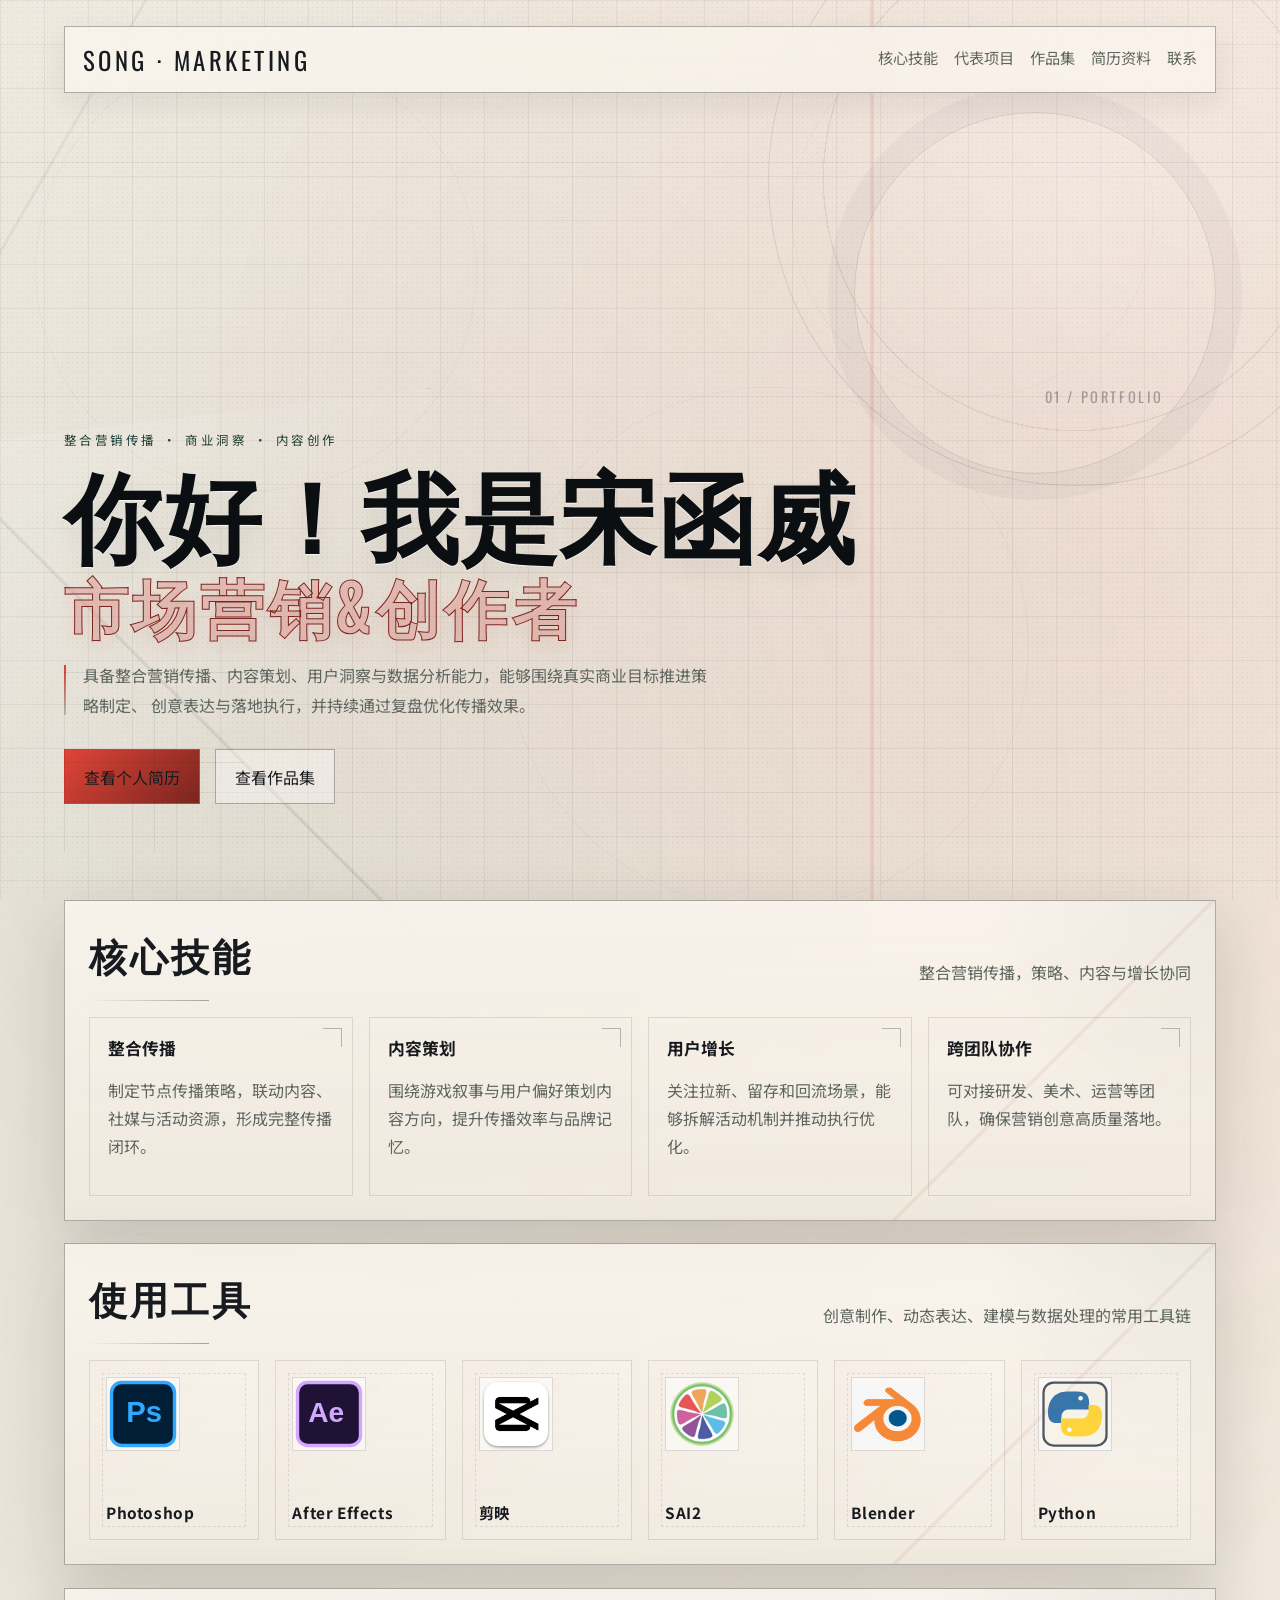
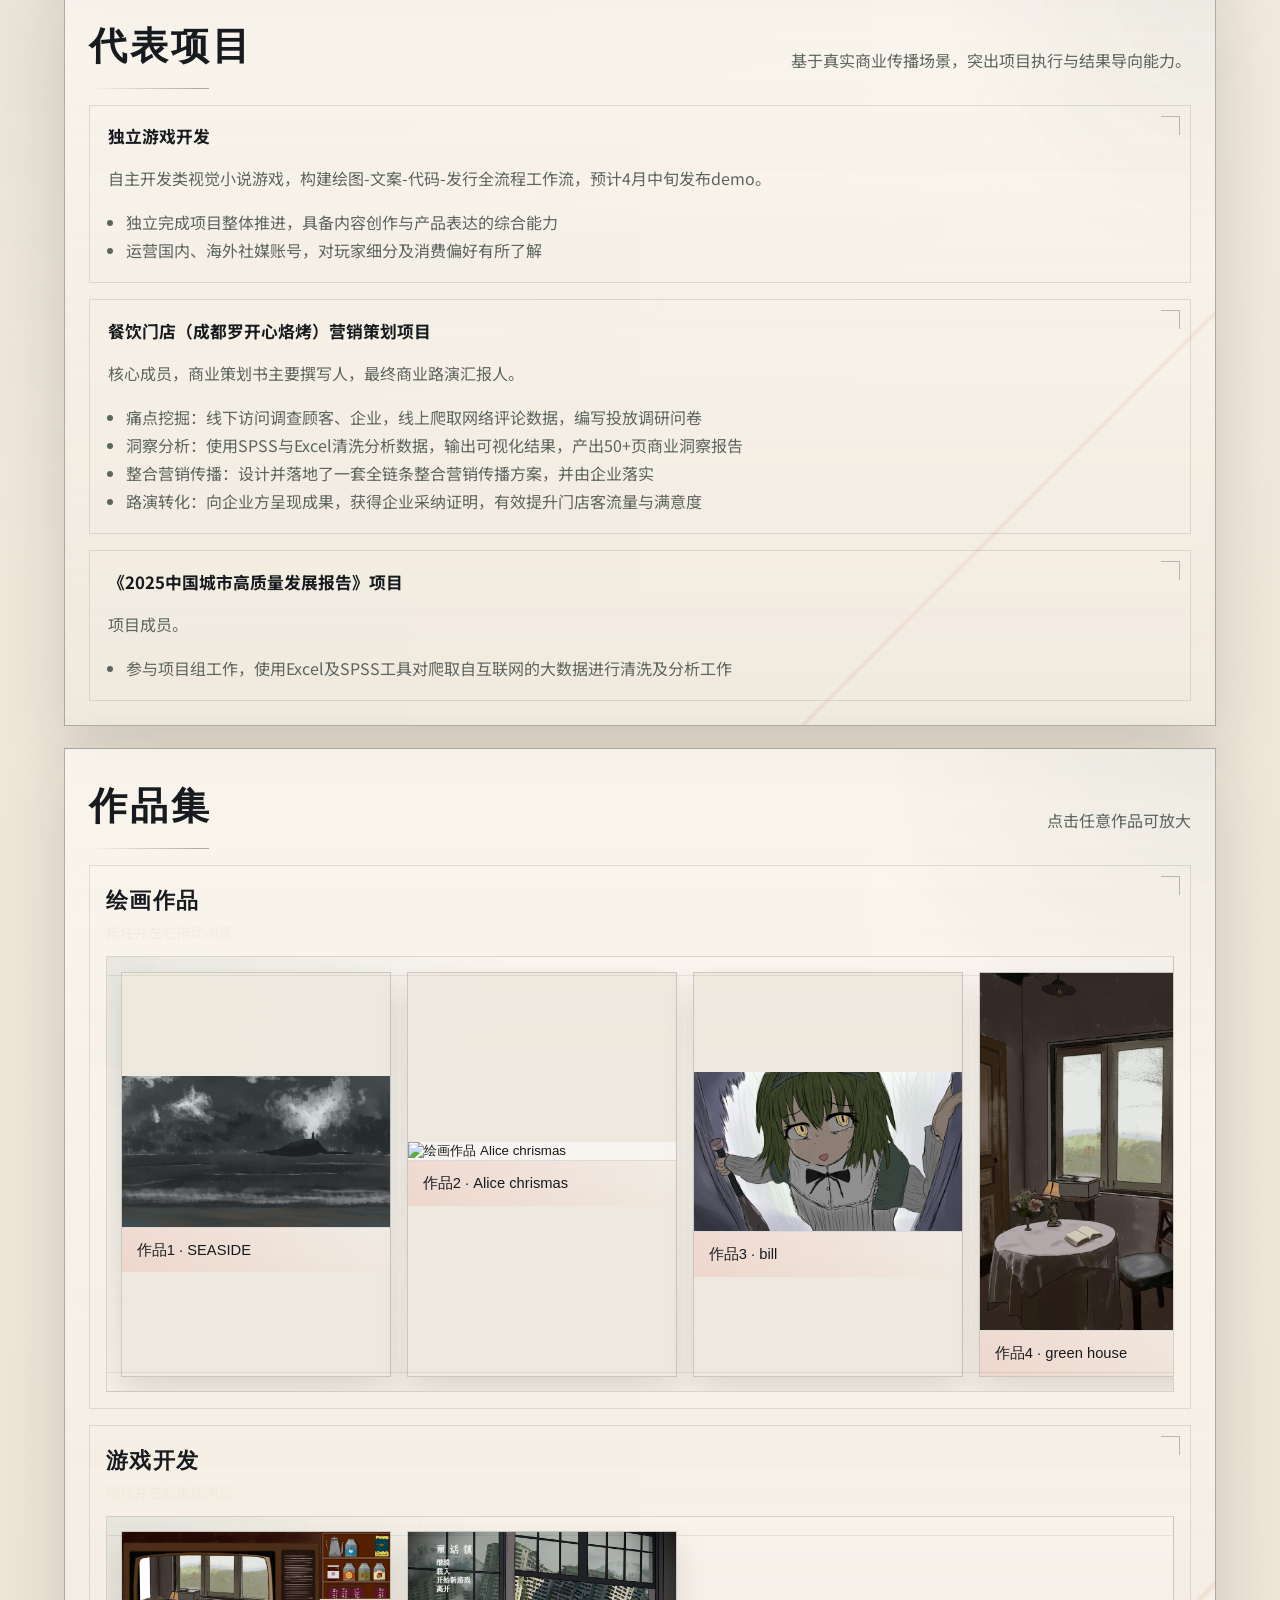
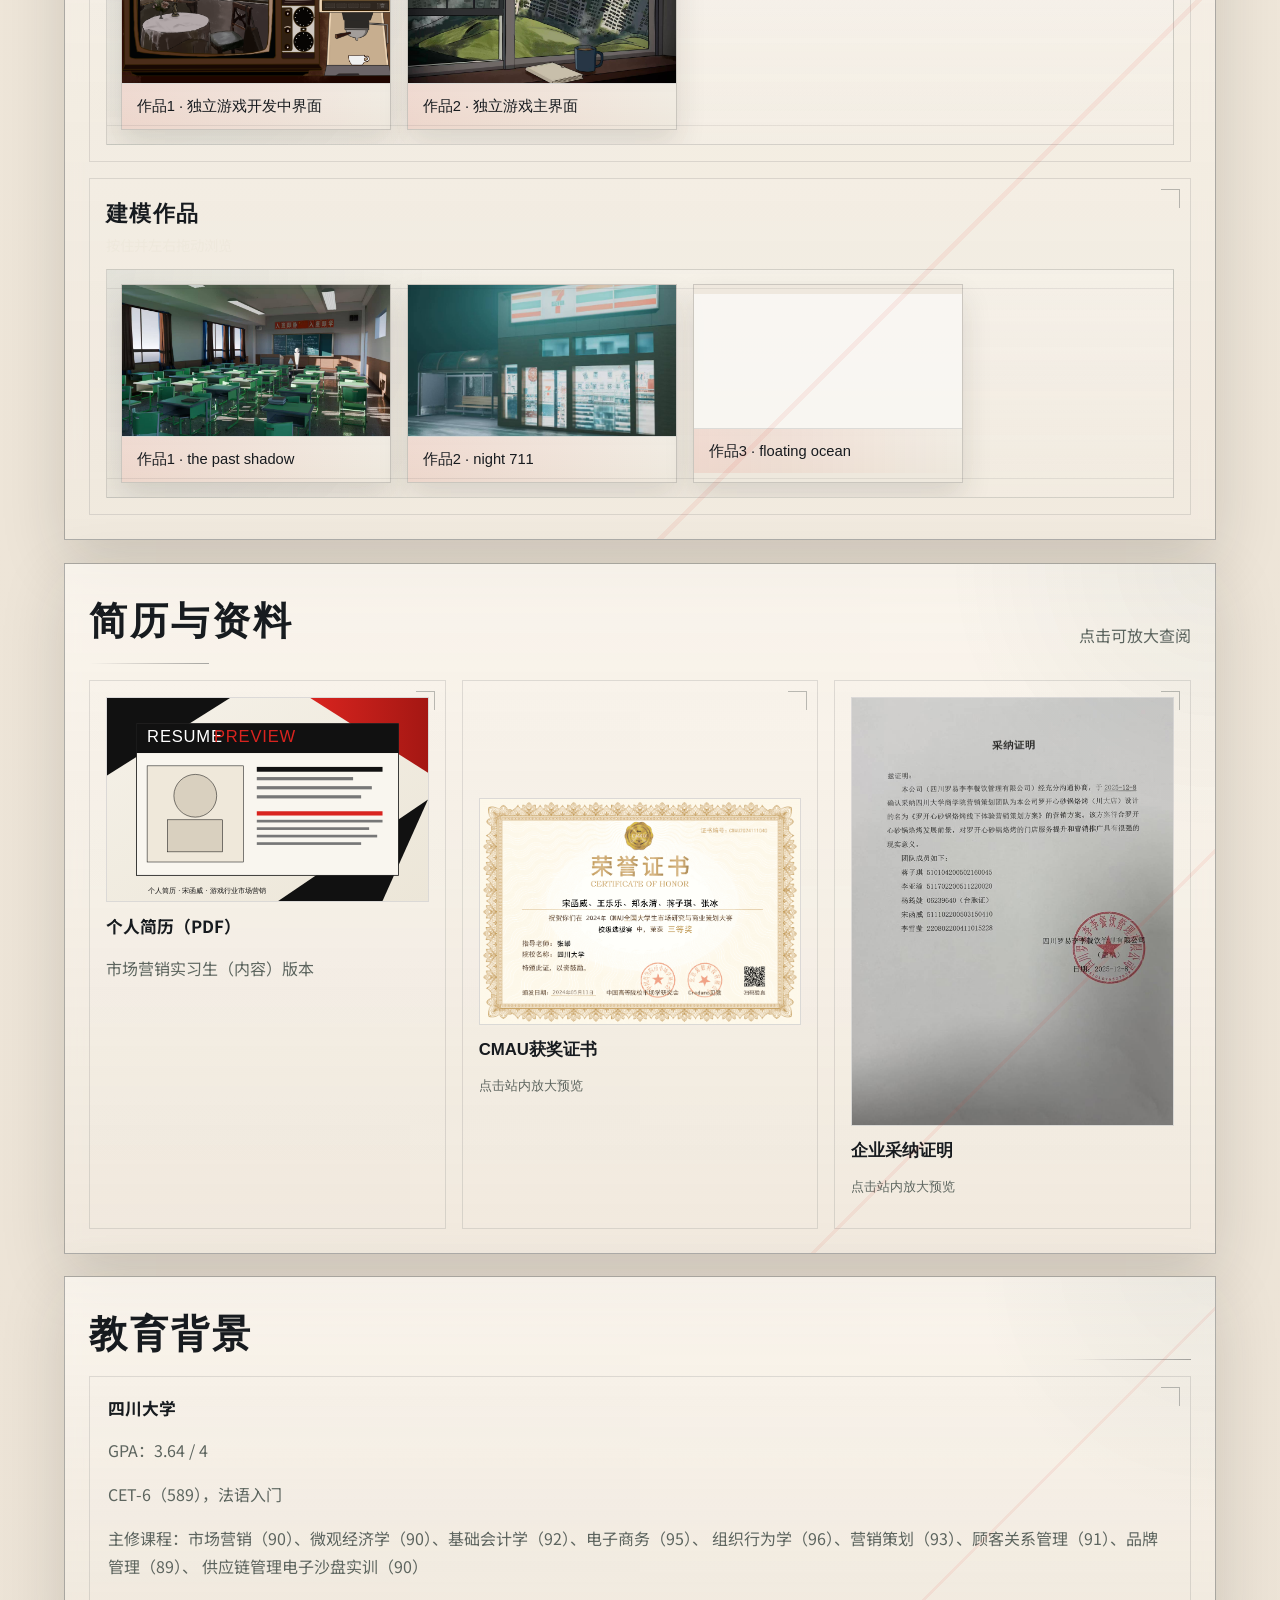
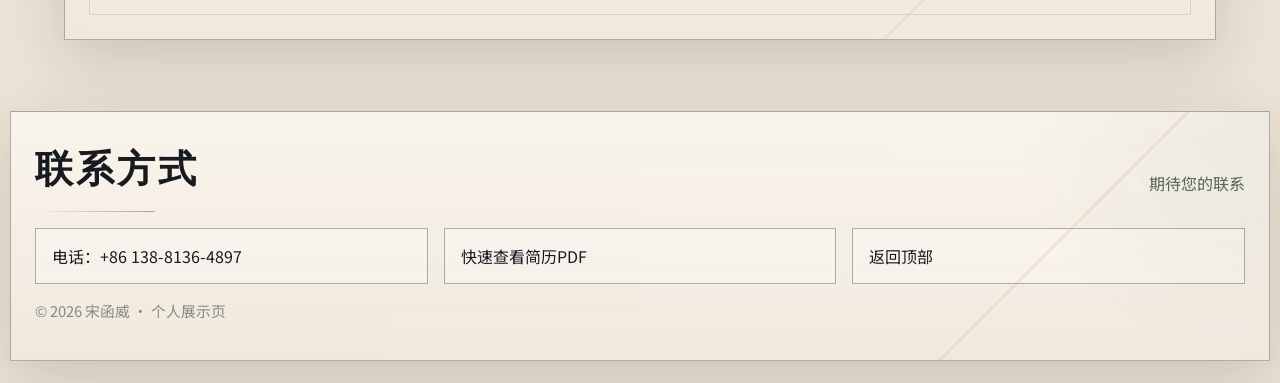
==== commit 12597a1d: "Make V4 the public homepage" ====
--- a/index.html
+++ b/index.html
@@ -2,18 +2,18 @@
 <html lang="zh-CN">
   <head>
     <meta charset="UTF-8" />
-    <meta http-equiv="refresh" content="0; url=./index-v3.html" />
+    <meta http-equiv="refresh" content="0; url=./index-v4.html" />
     <meta name="viewport" content="width=device-width, initial-scale=1.0" />
     <title>Redirecting to Final Portfolio</title>
-    <link rel="canonical" href="./index-v3.html" />
+    <link rel="canonical" href="./index-v4.html" />
     <script>
-      window.location.replace("./index-v3.html");
+      window.location.replace("./index-v4.html");
     </script>
   </head>
   <body>
     <p>
       正在跳转到最终版个人展示页。
-      <a href="./index-v3.html">如果没有自动跳转，请点击这里</a>
+      <a href="./index-v4.html">如果没有自动跳转，请点击这里</a>
     </p>
   </body>
 </html>
